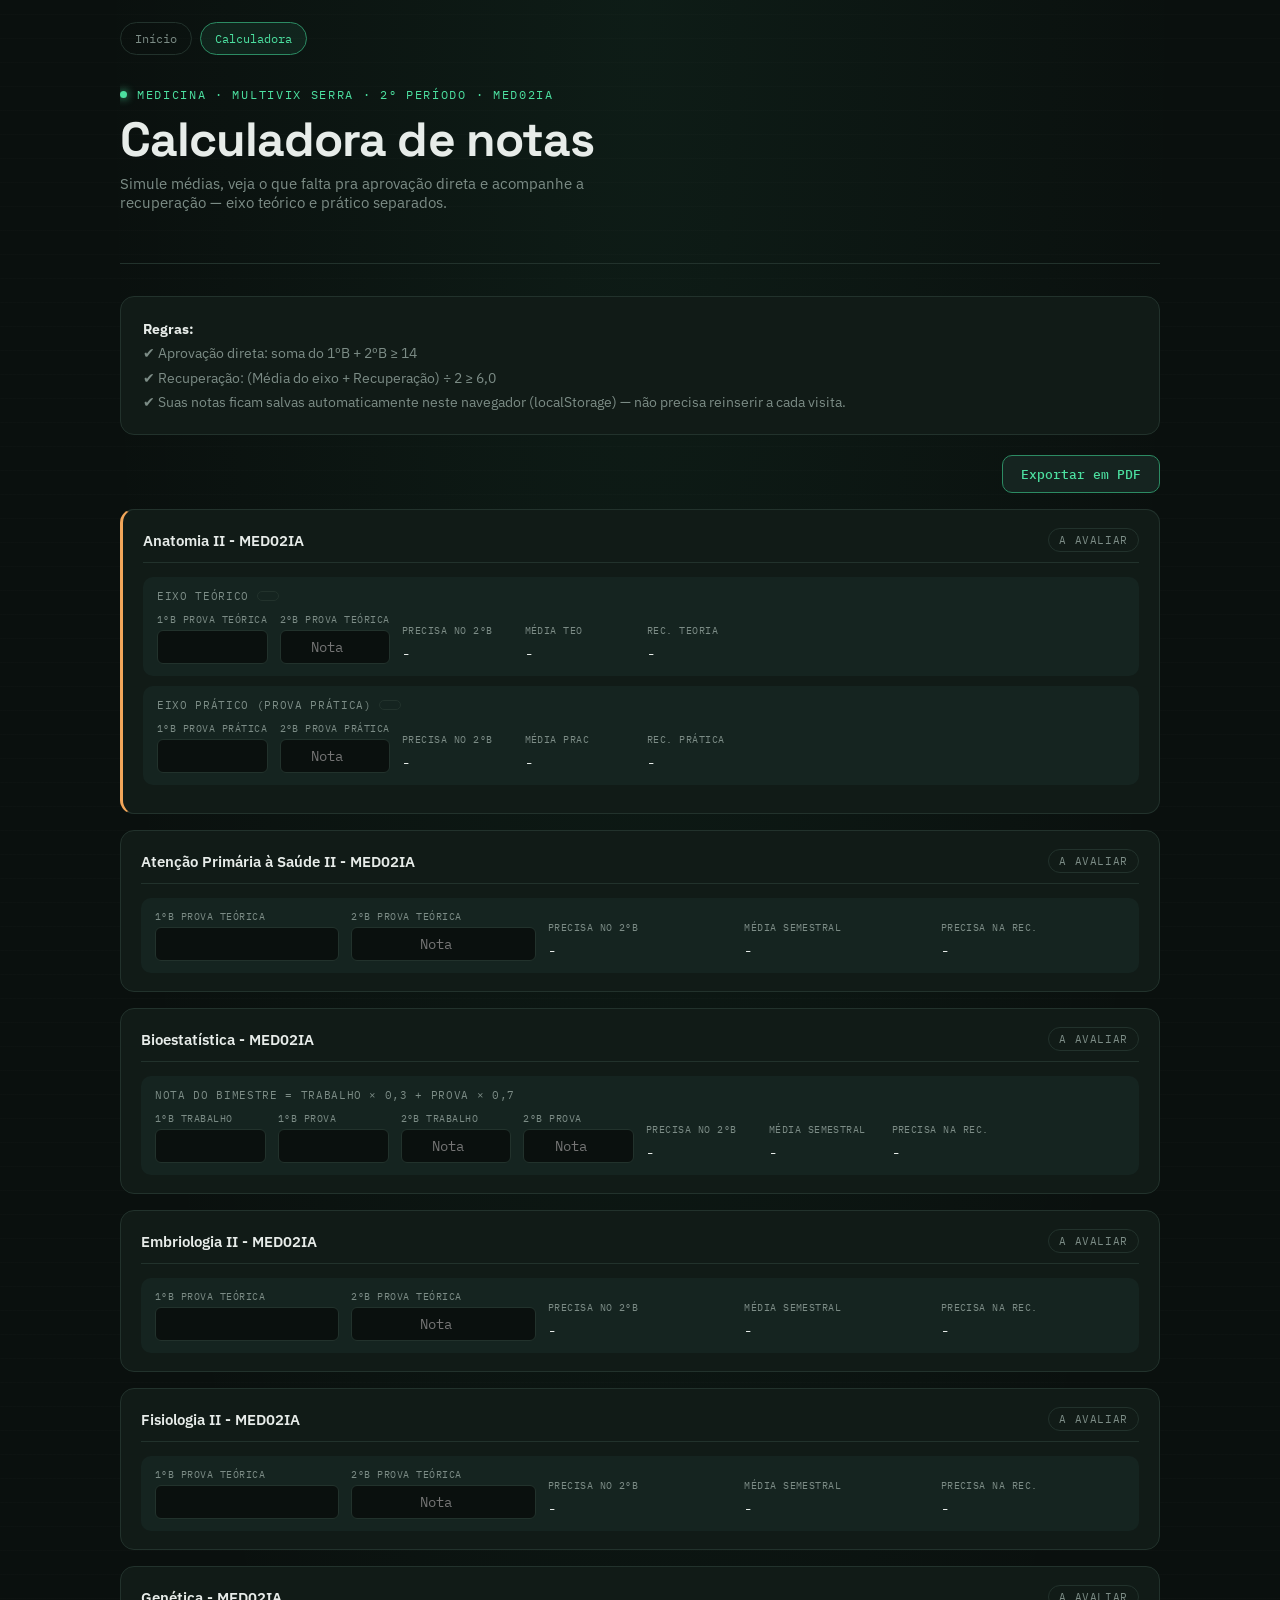
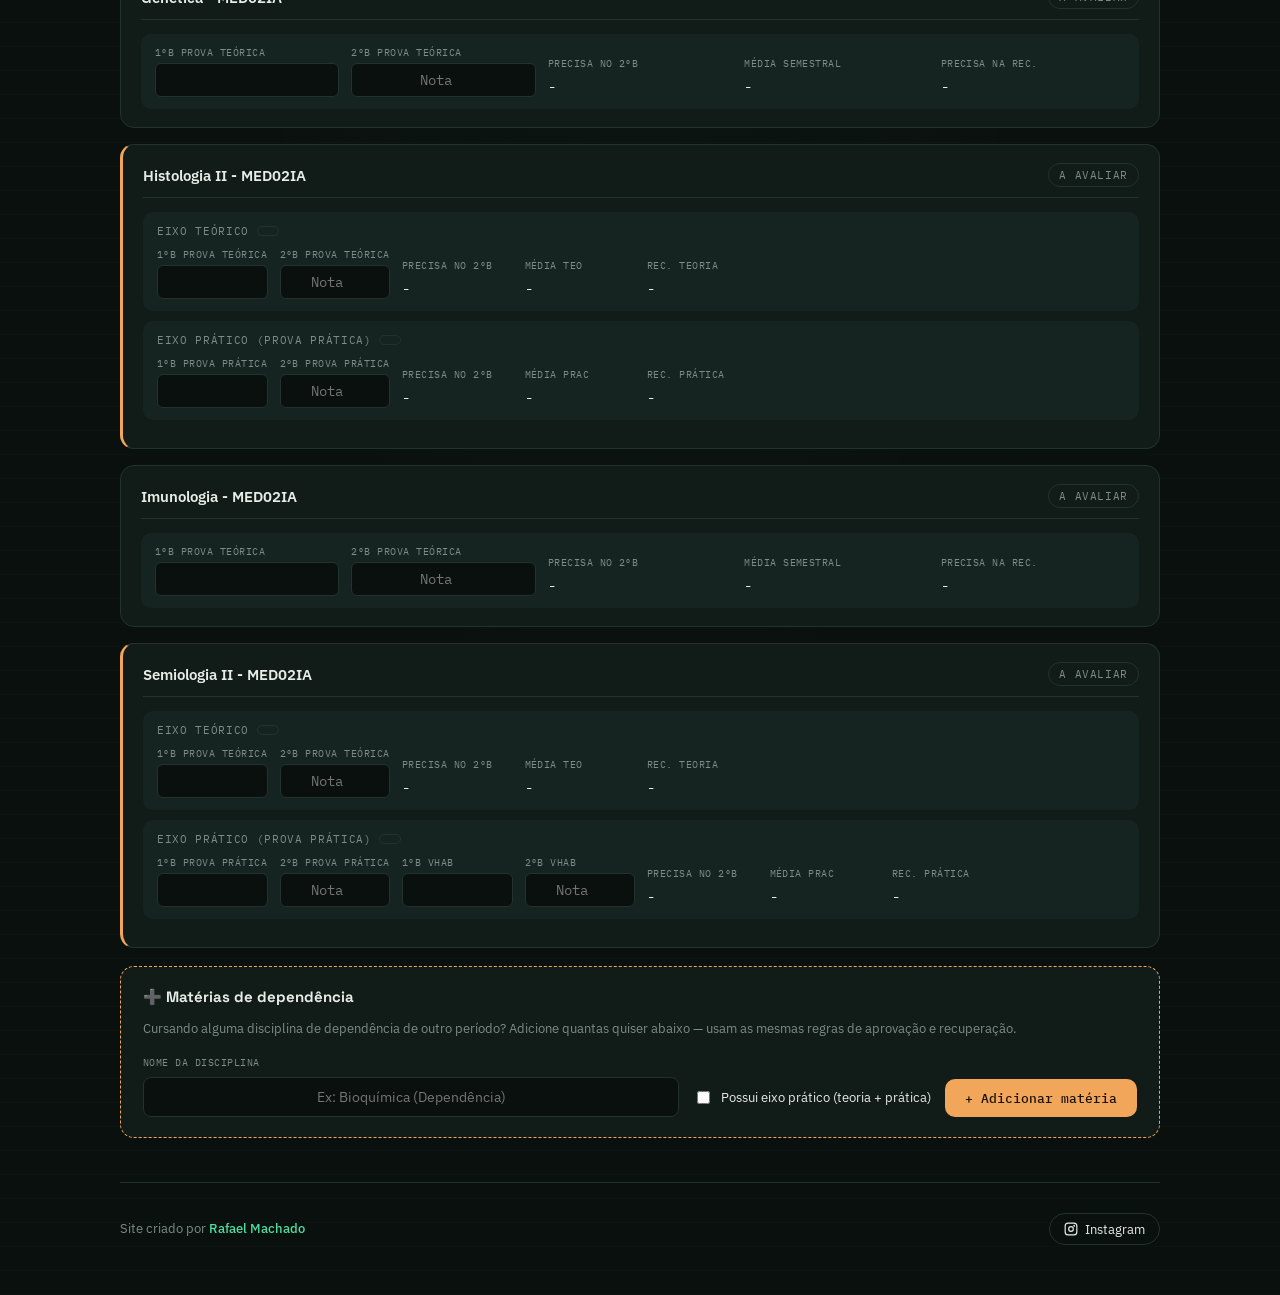
==== calculadora.html @ 6dbcb4a1 "Separa calculadora em página própria, links do Thea e navegação por grupo/dispensa - Move a calculad" ====
<!DOCTYPE html>
<html lang="pt-BR">
<head>
<meta charset="UTF-8">
<meta name="viewport" content="width=device-width, initial-scale=1.0">
<title>Calculadora de notas · Turma II</title>
<link rel="preconnect" href="https://fonts.googleapis.com">
<link rel="preconnect" href="https://fonts.gstatic.com" crossorigin>
<link href="https://fonts.googleapis.com/css2?family=Space+Grotesk:wght@400;500;600;700&family=IBM+Plex+Sans:wght@400;500;600&family=IBM+Plex+Mono:wght@400;500;600&display=swap" rel="stylesheet">
<link rel="stylesheet" href="style.css">
</head>
<body>

<div class="wrap">
  <nav class="site-nav">
    <a href="index.html">Início</a>
    <a href="calculadora.html" class="active">Calculadora</a>
  </nav>

  <header>
    <div class="eyebrow"><span class="dot"></span> MEDICINA · MULTIVIX SERRA · 2º PERÍODO · MED02IA</div>
    <h1 class="title" style="font-size:clamp(30px,6vw,48px);">Calculadora de notas</h1>
    <p class="subtitle">Simule médias, veja o que falta pra aprovação direta e acompanhe a recuperação — eixo teórico e prático separados.</p>
  </header>

  <section id="calculadora" style="padding-top:32px;">
    <div class="calc-rules-card">
      <strong>Regras:</strong><br>
      ✔ Aprovação direta: soma do 1ºB + 2ºB ≥ 14<br>
      ✔ Recuperação: (Média do eixo + Recuperação) ÷ 2 ≥ 6,0<br>
      ✔ Suas notas ficam salvas automaticamente neste navegador (localStorage) — não precisa reinserir a cada visita.
    </div>

    <div class="calc-toolbar">
      <button class="calc-export-btn" onclick="calcExportarPDF()">Exportar em PDF</button>
    </div>

    <div class="calc-subjects" id="calcSubjectsContainer"></div>

    <div class="calc-dep-card">
      <h3>➕ Matérias de dependência</h3>
      <p>Cursando alguma disciplina de dependência de outro período? Adicione quantas quiser abaixo — usam as mesmas regras de aprovação e recuperação.</p>
      <div class="calc-dep-form">
        <div class="calc-input-block">
          <label>Nome da disciplina</label>
          <input type="text" id="calcDepNameInput" placeholder="Ex: Bioquímica (Dependência)">
        </div>
        <label class="calc-dep-checkbox">
          <input type="checkbox" id="calcDepHasPratica">
          Possui eixo prático (teoria + prática)
        </label>
        <button class="calc-add-dep-btn" onclick="calcAddDependencia()">+ Adicionar matéria</button>
      </div>
    </div>

    <section class="calc-pdf-report" id="calcPdfReport">
      <div class="calc-pdf-header">
        <div>
          <span class="calc-pdf-kicker">MEDICINA · MULTIVIX</span>
          <h1>Relatório de Acompanhamento de Notas · Turma II</h1>
          <p>Calculadora de notas · MED02IA</p>
        </div>
        <div class="calc-pdf-rules">
          <strong>Regras</strong>
          <span>Aprovação direta: 14 pontos no semestre</span>
          <span>Recuperação: (Média + Rec) ÷ 2 ≥ 6,0</span>
        </div>
      </div>
      <table class="calc-pdf-table">
        <thead>
          <tr>
            <th>Disciplina</th>
            <th>Eixo</th>
            <th>1ºB</th>
            <th>2ºB</th>
            <th>Precisa no 2ºB</th>
            <th>Média</th>
            <th>Rec.</th>
            <th>Status</th>
          </tr>
        </thead>
        <tbody id="calcPdfReportBody"></tbody>
      </table>
      <div class="calc-pdf-footer">
        <span>Gerado pelo site da Turma II</span>
        <span>Desenvolvido por Rafael Machado ∴</span>
      </div>
    </section>
  </section>

  <footer>
    <div class="credit">Site criado por <a href="#" id="creditName">Rafael Machado</a></div>
    <a class="ig" id="igLink" href="#" target="_blank" rel="noopener">
      <svg width="14" height="14" viewBox="0 0 24 24" fill="none" stroke="currentColor" stroke-width="2"><rect x="2" y="2" width="20" height="20" rx="5"/><circle cx="12" cy="12" r="4"/><circle cx="17.5" cy="6.5" r="0.6" fill="currentColor"/></svg>
      Instagram
    </a>
  </footer>
</div>

<script src="data.js"></script>
<script src="calculator.js"></script>
<script>
document.getElementById("igLink").href = IG_URL;
document.getElementById("creditName").href = IG_URL;
</script>
</body>
</html>
---- style.css ----
:root{
  --monitor:#0A100E;
  --panel:#111B17;
  --panel-2:#152420;
  --trace:#4CE0A0;
  --trace-dim:#2C8B63;
  --amber:#F2A65A;
  --danger:#E0574C;
  --paper:#E7ECE9;
  --muted:#7C8C86;
  --hair:#22322C;
  --radius:14px;
}
*{box-sizing:border-box;}
html{scroll-behavior:smooth;}
body{
  margin:0;
  background:var(--monitor);
  color:var(--paper);
  font-family:'IBM Plex Sans', sans-serif;
  -webkit-font-smoothing:antialiased;
  background-image:
    radial-gradient(ellipse at top, rgba(76,224,160,0.06), transparent 60%),
    repeating-linear-gradient(0deg, rgba(255,255,255,0.012) 0px, rgba(255,255,255,0.012) 1px, transparent 1px, transparent 24px);
}
h1,h2,h3{font-family:'Space Grotesk', sans-serif; margin:0;}
.mono{font-family:'IBM Plex Mono', monospace;}
a{color:inherit;}
.wrap{max-width:1080px; margin:0 auto; padding:0 20px;}

/* ---------- NAV ---------- */
.site-nav{display:flex; gap:8px; padding:22px 0 0;}
.site-nav a{
  font-family:'IBM Plex Mono', monospace; font-size:12px; padding:8px 14px;
  border:1px solid var(--hair); border-radius:999px; text-decoration:none; color:var(--muted);
}
.site-nav a.active{color:var(--trace); border-color:var(--trace-dim); background:rgba(76,224,160,0.08);}
.site-nav a:hover{border-color:var(--trace);}

/* ---------- HEADER ---------- */
header{
  padding:32px 0 36px;
  border-bottom:1px solid var(--hair);
  position:relative;
  overflow:hidden;
}
.eyebrow{
  font-family:'IBM Plex Mono', monospace;
  font-size:12px;
  letter-spacing:.14em;
  color:var(--trace);
  text-transform:uppercase;
  display:flex;
  align-items:center;
  gap:10px;
}
.eyebrow .dot{
  width:7px; height:7px; border-radius:50%;
  background:var(--trace);
  box-shadow:0 0 8px var(--trace);
  animation:pulseDot 1.8s ease-in-out infinite;
}
@keyframes pulseDot{0%,100%{opacity:1} 50%{opacity:.25}}
h1.title{
  font-size:clamp(38px,7vw,64px);
  font-weight:700;
  letter-spacing:-0.02em;
  margin-top:14px;
  line-height:1;
}
.subtitle{
  color:var(--muted);
  font-size:15px;
  margin-top:10px;
  max-width:520px;
}
.ecg-line{
  width:100%; height:46px; margin-top:32px;
  display:block;
}
.ecg-line path{
  fill:none;
  stroke:var(--trace);
  stroke-width:1.6;
  stroke-linecap:round;
  stroke-linejoin:round;
  stroke-dasharray:1400;
  stroke-dashoffset:1400;
  animation:draw 2.4s ease-out forwards .2s;
}
@keyframes draw{to{stroke-dashoffset:0;}}
.now-chip{
  position:absolute; top:32px; right:20px;
  font-family:'IBM Plex Mono', monospace;
  font-size:12px;
  color:var(--amber);
  border:1px solid var(--hair);
  border-radius:999px;
  padding:6px 14px;
  background:rgba(242,166,90,0.06);
}
@media (max-width:640px){ .now-chip{position:static; display:inline-block; margin-top:18px;} }

/* ---------- SECTIONS ---------- */
section{padding:44px 0;}
.section-head{display:flex; align-items:baseline; justify-content:space-between; gap:16px; margin-bottom:20px; flex-wrap:wrap;}
.section-head h2{font-size:22px; letter-spacing:-0.01em;}
.section-head .tag{font-family:'IBM Plex Mono',monospace; font-size:11px; color:var(--muted); letter-spacing:.08em; text-transform:uppercase;}

/* ---------- PROFILE PANEL (grupos e dispensas) ---------- */
.profile-toggle-btn{
  font-family:'IBM Plex Mono',monospace; font-size:12.5px; font-weight:500;
  background:var(--panel-2); color:var(--amber); border:1px solid rgba(242,166,90,.35);
  padding:10px 16px; border-radius:10px; cursor:pointer;
}
.profile-toggle-btn:hover{border-color:var(--amber);}
.profile-panel{max-height:0; overflow:hidden; transition:max-height .25s ease;}
.profile-panel.open{max-height:2000px;}
.profile-panel-inner{background:var(--panel); border:1px solid var(--hair); border-radius:var(--radius); padding:20px 22px; margin-top:14px;}
.profile-section{margin-bottom:18px;}
.profile-section:last-child{margin-bottom:0;}
.profile-section h4{font-size:14px; margin-bottom:4px;}
.profile-section p{color:var(--muted); font-size:12.5px; margin-bottom:12px; line-height:1.6;}
.profile-grid{display:grid; grid-template-columns:repeat(auto-fill,minmax(220px,1fr)); gap:12px;}
.profile-field{display:flex; flex-direction:column; gap:5px;}
.profile-field label{font-family:'IBM Plex Mono',monospace; font-size:11px; color:var(--muted); text-transform:uppercase; letter-spacing:.05em;}
.profile-field select{background:var(--monitor); border:1px solid var(--hair); color:var(--paper); border-radius:8px; padding:8px 10px; font-size:13px;}
.profile-field select:focus{outline:none; border-color:var(--trace);}
.profile-checkbox-grid{display:grid; grid-template-columns:repeat(auto-fill,minmax(200px,1fr)); gap:10px;}
.profile-checkbox{display:flex; align-items:center; gap:8px; font-size:13px; color:var(--paper);}

/* ---------- HOJE STRIP ---------- */
.today-scroll{
  display:flex; gap:12px; overflow-x:auto; padding-bottom:8px;
  scrollbar-width:thin; scrollbar-color:var(--hair) transparent;
}
.today-scroll::-webkit-scrollbar{height:6px;}
.today-scroll::-webkit-scrollbar-thumb{background:var(--hair); border-radius:3px;}
.today-card{
  min-width:230px; flex:0 0 auto;
  background:var(--panel);
  border:1px solid var(--hair);
  border-radius:var(--radius);
  padding:16px 18px;
  position:relative;
}
.today-card.live{border-color:var(--trace); box-shadow:0 0 0 1px var(--trace-dim) inset;}
.today-card .time{font-family:'IBM Plex Mono',monospace; font-size:13px; color:var(--trace);}
.today-card .subj{font-weight:600; margin-top:6px; font-size:15px;}
.today-card .meta{font-size:12.5px; color:var(--muted); margin-top:4px; line-height:1.5;}
.live-badge{
  position:absolute; top:14px; right:14px;
  font-family:'IBM Plex Mono',monospace; font-size:10px; color:var(--amber);
  display:flex; align-items:center; gap:5px;
}
.live-badge .dot{width:5px;height:5px;border-radius:50%;background:var(--amber); animation:pulseDot 1.4s infinite;}
.empty-note{color:var(--muted); font-size:14px; font-style:italic;}

/* ---------- WEEK GRID ---------- */
.week-grid{display:grid; grid-template-columns:repeat(5,1fr); gap:12px;}
@media (max-width:900px){ .week-grid{grid-template-columns:1fr; } }
.day-col{background:var(--panel); border:1px solid var(--hair); border-radius:var(--radius); padding:14px; min-height:60px;}
.day-col.today{border-color:var(--trace);}
.day-col h3{font-size:13px; font-family:'IBM Plex Mono',monospace; letter-spacing:.08em; color:var(--muted); text-transform:uppercase; padding-bottom:10px; border-bottom:1px solid var(--hair); margin-bottom:10px;}
.day-col.today h3{color:var(--trace);}
.block{padding:9px 0; border-bottom:1px dashed var(--hair);}
.block:last-child{border-bottom:none;}
.block .time{font-family:'IBM Plex Mono',monospace; font-size:11.5px; color:var(--trace-dim);}
.block .subj{font-size:13.5px; font-weight:500; margin-top:2px;}
.block .meta{font-size:11.5px; color:var(--muted); margin-top:2px; line-height:1.5;}

/* ---------- DIVIDER ---------- */
.pulse-divider{width:100%; height:40px; margin:8px 0 0;}
.pulse-divider path{fill:none; stroke:var(--hair); stroke-width:1.5;}
.pulse-divider path.beat{stroke:var(--trace-dim);}

/* ---------- SUBJECT CARDS ---------- */
.subject-grid{display:grid; grid-template-columns:repeat(auto-fill,minmax(260px,1fr)); gap:14px;}
.subject-card{
  background:var(--panel);
  border:1px solid var(--hair);
  border-radius:var(--radius);
  padding:20px;
  display:flex; flex-direction:column; gap:12px;
}
.subject-card h3{font-size:17px;}
.subject-card .folder-link{
  font-family:'IBM Plex Mono',monospace; font-size:11px; color:var(--trace); text-decoration:none;
  letter-spacing:.04em; background:none; border:none; padding:0; cursor:pointer; text-align:left;
}
.subject-card .folder-link:hover{text-decoration:underline;}
.pill-row{display:flex; flex-wrap:wrap; gap:7px;}
.pill{
  font-size:12px; padding:6px 11px; border-radius:999px;
  border:1px solid var(--hair); color:var(--paper); text-decoration:none;
  background:var(--panel-2);
  transition:border-color .15s;
  cursor:pointer;
}
.pill:hover{border-color:var(--trace);}
.pill.disabled{color:var(--muted); border-style:dashed; cursor:default; pointer-events:none;}

/* ---------- DRIVE MODAL (navegador de pastas embutido) ---------- */
.drive-modal{display:none; position:fixed; inset:0; background:rgba(4,8,6,.72); z-index:100; align-items:center; justify-content:center; padding:20px;}
.drive-modal.open{display:flex;}
.drive-modal-box{background:var(--panel); border:1px solid var(--hair); border-radius:var(--radius); width:100%; max-width:560px; max-height:80vh; display:flex; flex-direction:column; overflow:hidden;}
.drive-modal-header{display:flex; justify-content:space-between; align-items:center; padding:16px 18px; border-bottom:1px solid var(--hair);}
.drive-modal-header h3{font-size:15px;}
.drive-close-btn{background:none; border:none; color:var(--muted); font-size:20px; line-height:1; cursor:pointer; padding:4px;}
.drive-close-btn:hover{color:var(--paper);}
.drive-breadcrumb{padding:10px 18px; font-family:'IBM Plex Mono',monospace; font-size:11px; color:var(--muted); border-bottom:1px solid var(--hair); overflow-x:auto; white-space:nowrap;}
.drive-crumb{cursor:pointer;}
.drive-crumb:hover{color:var(--trace);}
.drive-crumb-sep{margin:0 6px; color:var(--hair);}
.drive-file-list{overflow-y:auto; padding:8px;}
.drive-item{display:flex; align-items:center; gap:10px; padding:10px 12px; border-radius:8px; cursor:pointer; font-size:13.5px;}
.drive-item:hover{background:var(--panel-2);}
.drive-icon{font-size:15px;}
.drive-name{flex:1; overflow:hidden; text-overflow:ellipsis; white-space:nowrap;}
.drive-arrow, .drive-download{font-family:'IBM Plex Mono',monospace; font-size:11px; color:var(--muted);}
.drive-folder:hover .drive-arrow{color:var(--trace);}
.drive-file:hover .drive-download{color:var(--trace);}
.drive-loading, .drive-empty, .drive-error{padding:20px; color:var(--muted); font-size:13px; text-align:center;}
.drive-error a{color:var(--trace);}

/* ---------- CALCULADORA ---------- */
.calc-rules-card{
  background:var(--panel); border:1px solid var(--hair); border-radius:var(--radius);
  padding:20px 22px; margin-bottom:20px; font-size:13.5px; color:var(--muted); line-height:1.8;
}
.calc-rules-card strong{color:var(--paper);}
.calc-toolbar{display:flex; justify-content:flex-end; margin-bottom:16px;}
.calc-export-btn{
  font-family:'IBM Plex Mono',monospace; font-size:12.5px; font-weight:500;
  background:var(--panel-2); color:var(--trace); border:1px solid var(--trace-dim);
  padding:10px 18px; border-radius:10px; cursor:pointer;
}
.calc-export-btn:hover{border-color:var(--trace);}

.calc-subjects{display:flex; flex-direction:column; gap:16px;}
.calc-subject-card{background:var(--panel); border:1px solid var(--hair); border-radius:var(--radius); padding:18px 20px;}
.calc-subject-card.has-pratica{border-left:3px solid var(--amber);}
.calc-subject-header{display:flex; justify-content:space-between; align-items:center; flex-wrap:wrap; gap:8px; margin-bottom:14px; padding-bottom:10px; border-bottom:1px solid var(--hair);}
.calc-subject-title-group{display:flex; align-items:center; gap:8px; flex-wrap:wrap;}
.calc-subject-title{font-size:14.5px; font-weight:600;}
.calc-subject-actions{display:flex; align-items:center; gap:8px;}
.calc-dep-badge{
  font-family:'IBM Plex Mono',monospace; font-size:10px; text-transform:uppercase; letter-spacing:.06em;
  color:var(--amber); border:1px solid rgba(242,166,90,.35); padding:3px 8px; border-radius:999px;
}
.calc-remove-btn{
  font-family:'IBM Plex Mono',monospace; font-size:11px; color:var(--danger);
  background:rgba(224,87,76,0.08); border:1px solid rgba(224,87,76,0.35);
  padding:5px 10px; border-radius:8px; cursor:pointer;
}
.calc-remove-btn:hover{background:rgba(224,87,76,0.16);}
.calc-status-badge{
  font-family:'IBM Plex Mono',monospace; font-size:10.5px; text-transform:uppercase; letter-spacing:.06em;
  padding:4px 10px; border-radius:999px; border:1px solid var(--hair); color:var(--muted);
}
.calc-status-badge.status-aprovado{color:var(--trace); border-color:var(--trace-dim); background:rgba(76,224,160,0.08);}
.calc-status-badge.status-recuperacao{color:var(--amber); border-color:rgba(242,166,90,.35); background:rgba(242,166,90,0.08);}
.calc-status-badge.status-reprovado{color:var(--danger); border-color:rgba(224,87,76,.4); background:rgba(224,87,76,0.08);}

.calc-track-row{
  background:var(--panel-2); border-radius:10px; padding:12px 14px;
  display:grid; grid-template-columns:repeat(auto-fit,minmax(110px,1fr)); gap:12px; align-items:end;
  margin-top:10px;
}
.calc-track-label{
  grid-column:1/-1; font-family:'IBM Plex Mono',monospace; font-size:11px; text-transform:uppercase;
  letter-spacing:.06em; color:var(--muted); display:flex; align-items:center; gap:8px; margin-bottom:-2px;
}
.calc-input-block, .calc-result-block{display:flex; flex-direction:column; gap:4px;}
.calc-input-block label, .calc-result-block span{
  font-family:'IBM Plex Mono',monospace; font-size:9.5px; text-transform:uppercase; letter-spacing:.05em; color:var(--muted);
}
.calc-input-block input{
  background:var(--monitor); border:1px solid var(--hair); color:var(--paper); border-radius:6px;
  padding:7px; font-size:13.5px; text-align:center; font-family:'IBM Plex Mono',monospace;
}
.calc-input-block input:focus{outline:none; border-color:var(--trace);}
.calc-result-value{font-family:'IBM Plex Mono',monospace; font-size:13.5px; font-weight:600;}
.calc-final-score{margin-top:10px; font-size:12px; color:var(--muted); text-align:right;}
.calc-final-score strong{color:var(--paper);}

.calc-dep-card{background:var(--panel); border:1px dashed var(--amber); border-radius:var(--radius); padding:20px 22px; margin-top:18px;}
.calc-dep-card h3{font-size:15px; margin-bottom:6px;}
.calc-dep-card > p{color:var(--muted); font-size:13px; margin-bottom:16px; line-height:1.6;}
.calc-dep-form{display:flex; flex-wrap:wrap; gap:14px; align-items:flex-end;}
.calc-dep-form .calc-input-block{flex:1; min-width:220px;}
.calc-dep-form .calc-input-block label{margin-bottom:4px;}
.calc-dep-form input[type="text"]{
  width:100%; background:var(--monitor); border:1px solid var(--hair); color:var(--paper);
  border-radius:8px; padding:10px 12px; font-size:13.5px; font-family:'IBM Plex Sans',sans-serif;
}
.calc-dep-form input[type="text"]:focus{outline:none; border-color:var(--trace);}
.calc-dep-checkbox{display:flex; align-items:center; gap:8px; font-size:12.5px; color:var(--paper); padding-bottom:10px;}
.calc-add-dep-btn{
  font-family:'IBM Plex Mono',monospace; font-size:12.5px; font-weight:500;
  background:var(--amber); color:#1A1207; border:none; padding:11px 20px; border-radius:10px;
  cursor:pointer; white-space:nowrap;
}
.calc-add-dep-btn:hover{filter:brightness(0.94);}

.calc-pdf-report{display:none;}

@media print{
  @page{ size:A4 landscape; margin:16mm; }
  *{ -webkit-print-color-adjust:exact !important; print-color-adjust:exact !important; }
  body{ background:#fff; color:#111827; }
  header, .site-nav, .now-chip, .ecg-line, #hoje, #semana, .pulse-divider, #materias, .calc-rules-card, .calc-toolbar, .calc-subjects, .calc-dep-card, footer{
    display:none !important;
  }
  .wrap{max-width:100%; padding:0;}
  .calc-pdf-report{display:block !important; width:100%;}
  .calc-pdf-header{
    display:flex; justify-content:space-between; align-items:flex-start; gap:18px;
    padding:12px 14px; margin-bottom:10px; border:1px solid #d7dde5; border-radius:10px; background:#f8fafc;
  }
  .calc-pdf-kicker{font-size:9px; font-weight:800; letter-spacing:1.6px; color:#0a58ca;}
  .calc-pdf-header h1{font-size:18px; margin:3px 0 2px; color:#111827;}
  .calc-pdf-header p{font-size:10px; color:#6b7280; margin:0;}
  .calc-pdf-rules{
    min-width:245px; display:grid; gap:2px; font-size:9.5px; color:#374151; background:#fff;
    border:1px solid #e5e7eb; border-radius:8px; padding:8px 10px;
  }
  .calc-pdf-rules strong{color:#111827; font-size:10px;}
  .calc-pdf-table{width:100%; border-collapse:collapse; table-layout:fixed; font-size:9.2px; background:#fff;}
  .calc-pdf-table th{
    background:#0a58ca; color:#fff; text-align:left; padding:6px 6px; border:1px solid #0a58ca;
    font-size:8.8px; text-transform:uppercase; letter-spacing:.3px;
  }
  .calc-pdf-table td{border:1px solid #d7dde5; padding:5px 6px; vertical-align:middle; color:#111827; line-height:1.2;}
  .calc-pdf-table th:nth-child(1), .calc-pdf-table td:nth-child(1){width:28%;}
  .calc-pdf-table th:nth-child(2), .calc-pdf-table td:nth-child(2){width:10%;}
  .calc-pdf-table th:nth-child(3), .calc-pdf-table td:nth-child(3),
  .calc-pdf-table th:nth-child(4), .calc-pdf-table td:nth-child(4),
  .calc-pdf-table th:nth-child(5), .calc-pdf-table td:nth-child(5),
  .calc-pdf-table th:nth-child(6), .calc-pdf-table td:nth-child(6),
  .calc-pdf-table th:nth-child(7), .calc-pdf-table td:nth-child(7){width:9%; text-align:center;}
  .calc-pdf-table th:nth-child(8), .calc-pdf-table td:nth-child(8){width:17%; text-align:center;}
  .calc-pdf-table tr:nth-child(even) td{background:#f9fafb;}
  .calc-pdf-status{
    display:inline-block; padding:3px 6px; border-radius:999px; font-weight:800; font-size:8.5px;
    border:1px solid #cbd5e1; background:#fff; color:#334155;
  }
  .calc-pdf-status.aprovado{color:#166534; background:#dcfce7; border-color:#86efac;}
  .calc-pdf-status.recuperacao{color:#854d0e; background:#fef3c7; border-color:#fde68a;}
  .calc-pdf-status.reprovado{color:#991b1b; background:#fee2e2; border-color:#fecaca;}
  .calc-pdf-footer{
    display:flex; justify-content:space-between; align-items:center; margin-top:8px; padding-top:6px;
    border-top:1px solid #d7dde5; font-size:9px; color:#6b7280;
  }
}

/* ---------- FOOTER ---------- */
footer{
  border-top:1px solid var(--hair);
  padding:30px 0 50px;
  display:flex; align-items:center; justify-content:space-between; gap:16px; flex-wrap:wrap;
}
footer .credit{font-size:13px; color:var(--muted);}
footer .credit a{color:var(--trace); text-decoration:none; font-weight:500;}
footer .credit a:hover{text-decoration:underline;}
footer .ig{
  display:inline-flex; align-items:center; gap:7px;
  border:1px solid var(--hair); border-radius:999px; padding:7px 14px;
  text-decoration:none; font-size:12.5px; color:var(--paper);
}
footer .ig:hover{border-color:var(--trace);}
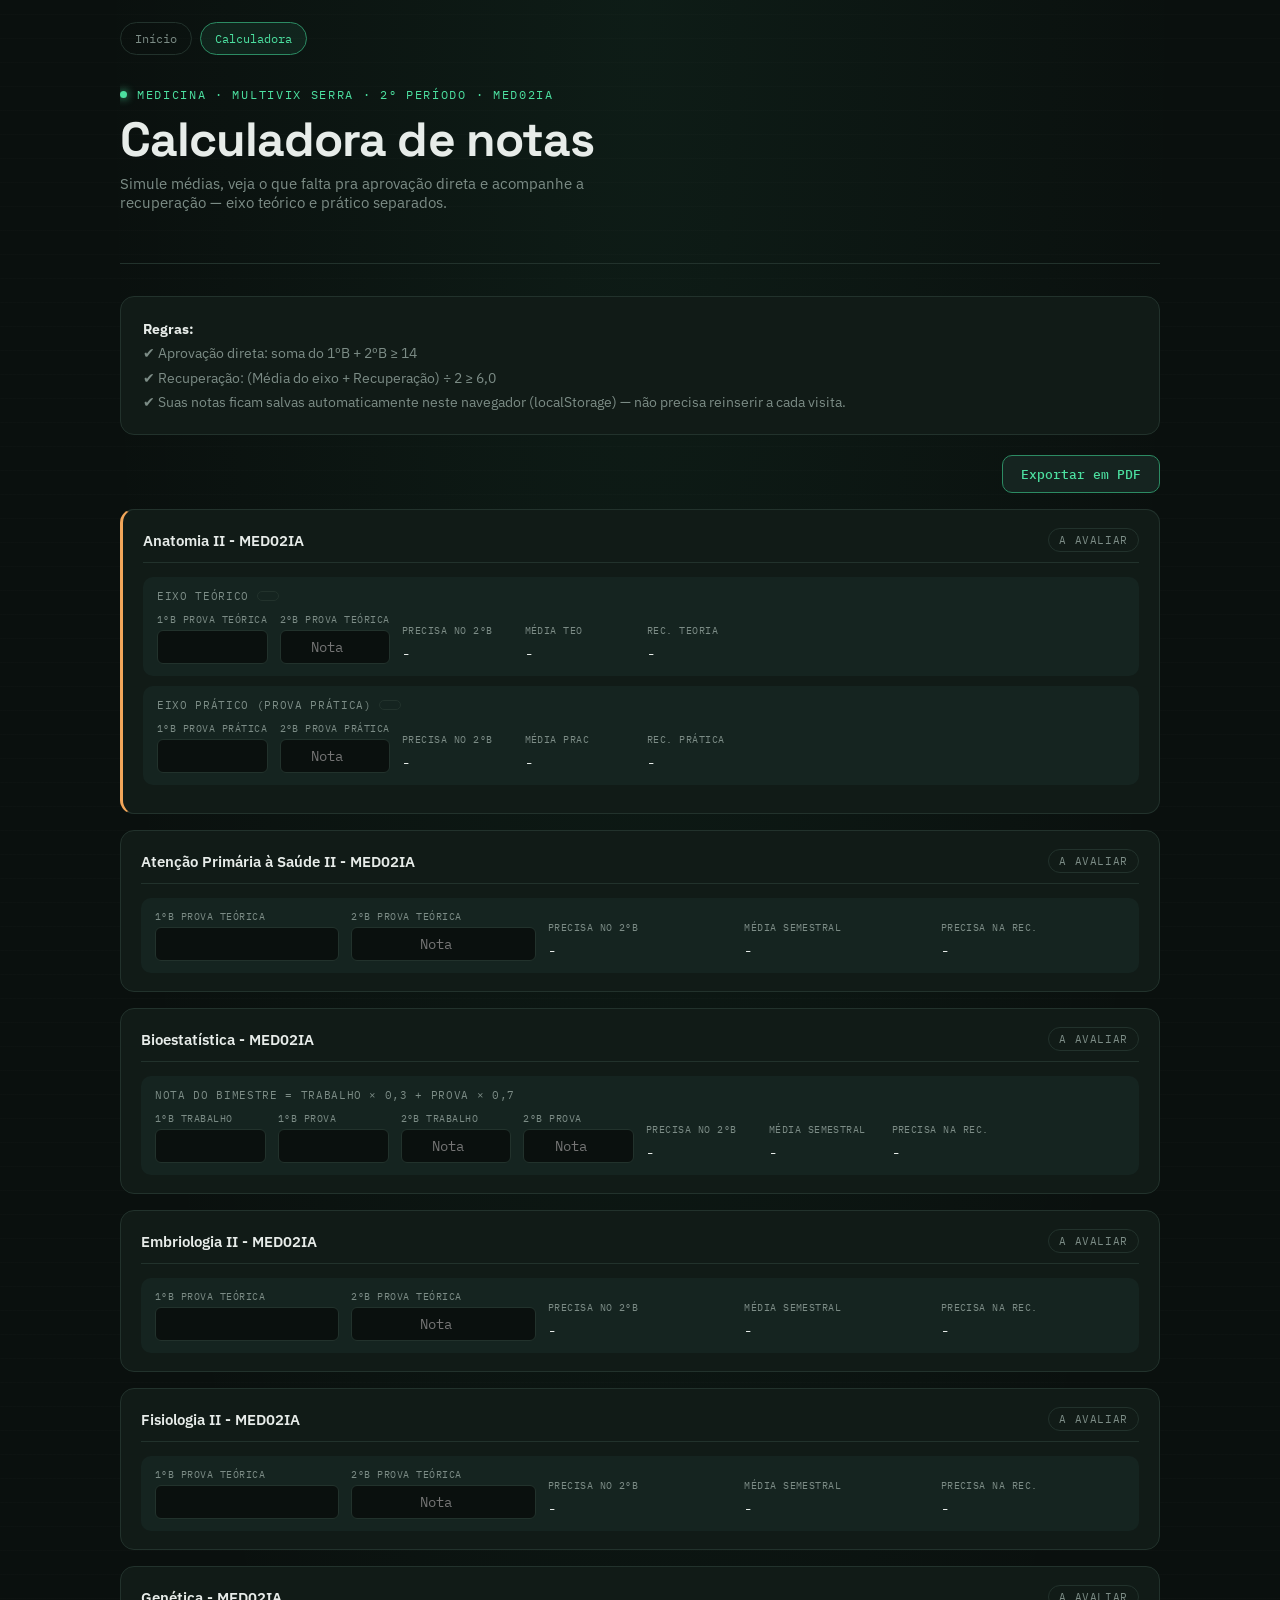
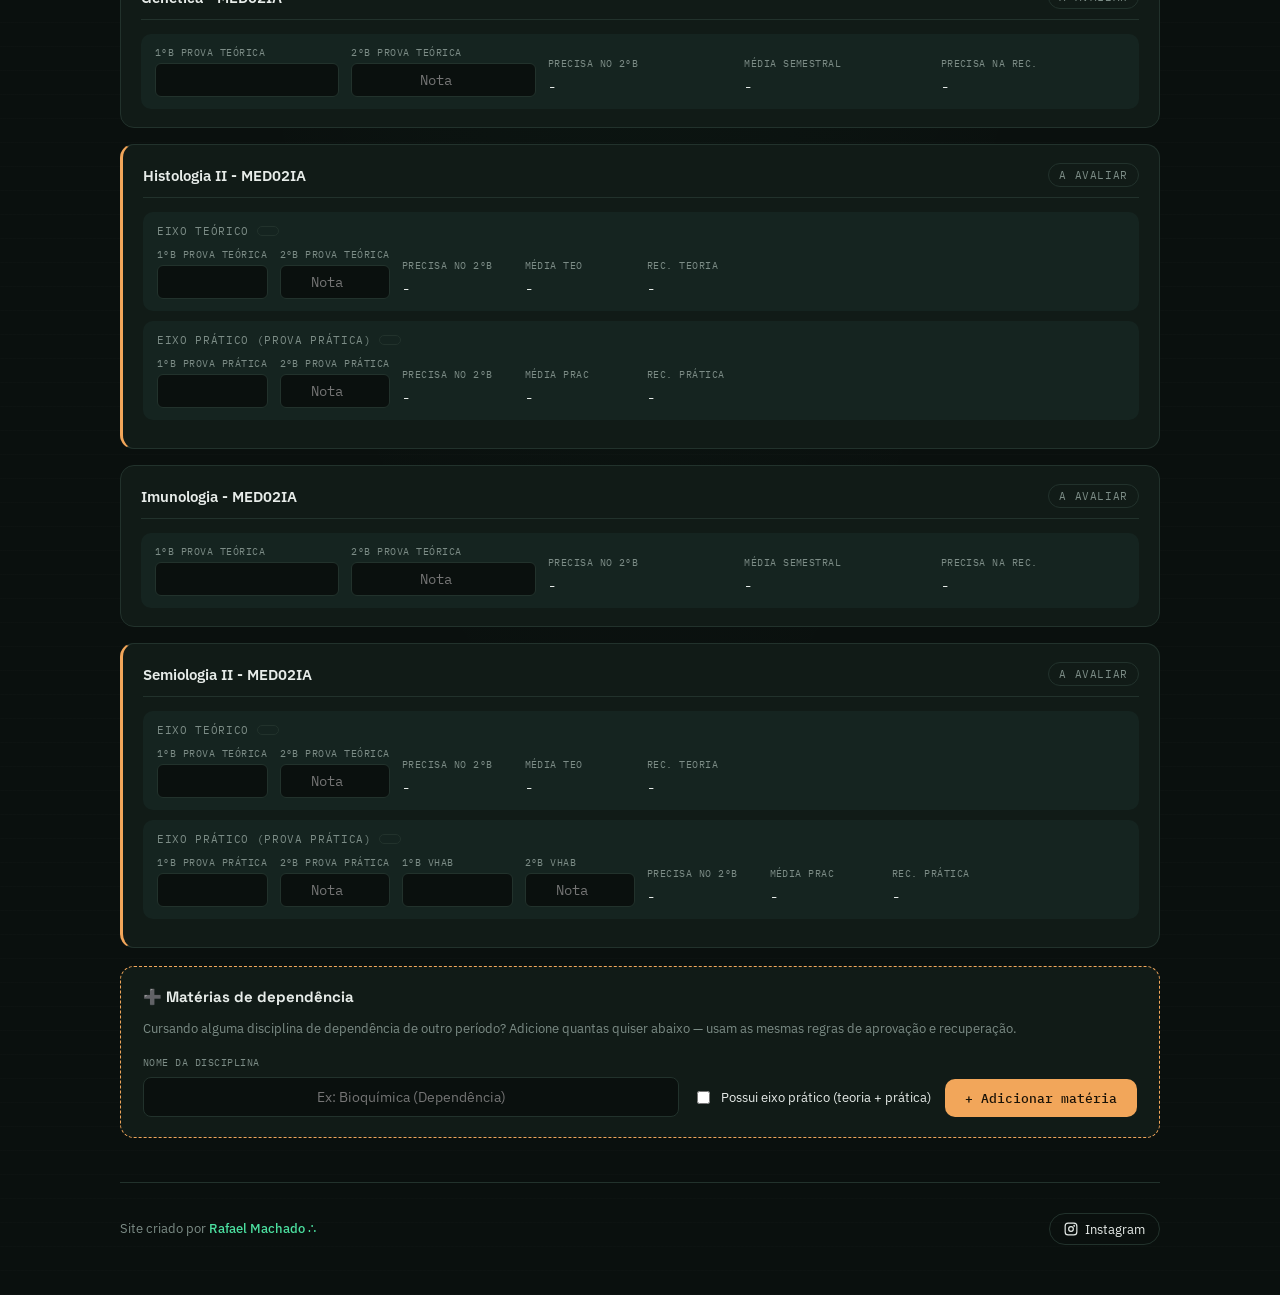
==== commit 1614f307: "Adiciona link do Instagram e ajusta assinatura do rodapé Co-Authored-By: Claude Sonnet 5 <noreply@an" ====
--- a/calculadora.html
+++ b/calculadora.html
@@ -3,7 +3,8 @@
 <head>
 <meta charset="UTF-8">
 <meta name="viewport" content="width=device-width, initial-scale=1.0">
-<title>Calculadora de notas · Turma II</title>
+<title>Calculadora de notas · Turma III</title>
+<link rel="icon" type="image/svg+xml" href="favicon.svg">
 <link rel="preconnect" href="https://fonts.googleapis.com">
 <link rel="preconnect" href="https://fonts.gstatic.com" crossorigin>
 <link href="https://fonts.googleapis.com/css2?family=Space+Grotesk:wght@400;500;600;700&family=IBM+Plex+Sans:wght@400;500;600&family=IBM+Plex+Mono:wght@400;500;600&display=swap" rel="stylesheet">
@@ -57,7 +58,7 @@
       <div class="calc-pdf-header">
         <div>
           <span class="calc-pdf-kicker">MEDICINA · MULTIVIX</span>
-          <h1>Relatório de Acompanhamento de Notas · Turma II</h1>
+          <h1>Relatório de Acompanhamento de Notas · Turma III</h1>
           <p>Calculadora de notas · MED02IA</p>
         </div>
         <div class="calc-pdf-rules">
@@ -82,14 +83,14 @@
         <tbody id="calcPdfReportBody"></tbody>
       </table>
       <div class="calc-pdf-footer">
-        <span>Gerado pelo site da Turma II</span>
+        <span>Gerado pelo site da Turma III</span>
         <span>Desenvolvido por Rafael Machado ∴</span>
       </div>
     </section>
   </section>
 
   <footer>
-    <div class="credit">Site criado por <a href="#" id="creditName">Rafael Machado</a></div>
+    <div class="credit">Site criado por <a href="#" id="creditName">Rafael Machado ∴</a></div>
     <a class="ig" id="igLink" href="#" target="_blank" rel="noopener">
       <svg width="14" height="14" viewBox="0 0 24 24" fill="none" stroke="currentColor" stroke-width="2"><rect x="2" y="2" width="20" height="20" rx="5"/><circle cx="12" cy="12" r="4"/><circle cx="17.5" cy="6.5" r="0.6" fill="currentColor"/></svg>
       Instagram
--- a/style.css
+++ b/style.css
@@ -6,6 +6,7 @@
   --trace-dim:#2C8B63;
   --amber:#F2A65A;
   --danger:#E0574C;
+  --heart-red:#E4032E;
   --paper:#E7ECE9;
   --muted:#7C8C86;
   --hair:#22322C;
@@ -61,6 +62,34 @@
   animation:pulseDot 1.8s ease-in-out infinite;
 }
 @keyframes pulseDot{0%,100%{opacity:1} 50%{opacity:.25}}
+.heartbeat{
+  display:inline-block;
+  color:var(--heart-red);
+  animation: heartbeat 1.15s ease-in-out infinite;
+  transform-origin:center;
+}
+.heartbeat svg{display:block;}
+@keyframes heartbeat{
+  0%, 100%{transform:scale(1);}
+  15%{transform:scale(1.28);}
+  30%{transform:scale(1);}
+  45%{transform:scale(1.18);}
+  60%{transform:scale(1);}
+}
+
+.manifesto{
+  margin-top:22px;
+  padding:16px 20px;
+  background:var(--panel);
+  border:1px solid var(--hair);
+  border-left:3px solid var(--heart-red);
+  border-radius:10px;
+  color:var(--muted);
+  font-size:13.5px;
+  line-height:1.7;
+  max-width:640px;
+}
+.manifesto strong{color:var(--paper);}
 h1.title{
   font-size:clamp(38px,7vw,64px);
   font-weight:700;
@@ -199,6 +228,32 @@
 }
 .pill:hover{border-color:var(--trace);}
 .pill.disabled{color:var(--muted); border-style:dashed; cursor:default; pointer-events:none;}
+
+/* ---------- CALENDÁRIO DE PROVAS ---------- */
+.exams-filter{display:flex; flex-wrap:wrap; gap:8px; margin-bottom:16px;}
+.exams-filter button{
+  font-family:'IBM Plex Mono',monospace; font-size:11.5px; padding:7px 13px;
+  border:1px solid var(--hair); border-radius:999px; background:var(--panel-2); color:var(--muted); cursor:pointer;
+}
+.exams-filter button.active{color:var(--trace); border-color:var(--trace-dim); background:rgba(76,224,160,0.08);}
+.exams-filter button:hover{border-color:var(--trace);}
+.exams-table-wrap{overflow-x:auto; border:1px solid var(--hair); border-radius:var(--radius);}
+.exams-table{width:100%; border-collapse:collapse; font-size:13px; min-width:560px;}
+.exams-table th{
+  text-align:left; font-family:'IBM Plex Mono',monospace; font-size:10.5px; text-transform:uppercase;
+  letter-spacing:.06em; color:var(--muted); padding:12px 14px; border-bottom:1px solid var(--hair); background:var(--panel);
+}
+.exams-table td{padding:11px 14px; border-bottom:1px solid var(--hair); color:var(--paper);}
+.exams-table tr:last-child td{border-bottom:none;}
+.exams-table tr:hover td{background:var(--panel-2);}
+.exams-table .exam-date{font-family:'IBM Plex Mono',monospace; color:var(--trace); white-space:nowrap;}
+.exams-table .exam-fase{
+  font-family:'IBM Plex Mono',monospace; font-size:10.5px; text-transform:uppercase; letter-spacing:.05em;
+  padding:3px 9px; border-radius:999px; border:1px solid var(--hair); color:var(--muted); white-space:nowrap;
+}
+.exams-table .exam-fase.bimestre{color:var(--trace); border-color:var(--trace-dim);}
+.exams-table .exam-fase.substitutiva{color:var(--amber); border-color:rgba(242,166,90,.35);}
+.exams-table .exam-fase.final{color:var(--danger); border-color:rgba(224,87,76,.4);}
 
 /* ---------- DRIVE MODAL (navegador de pastas embutido) ---------- */
 .drive-modal{display:none; position:fixed; inset:0; background:rgba(4,8,6,.72); z-index:100; align-items:center; justify-content:center; padding:20px;}
@@ -309,7 +364,7 @@
   @page{ size:A4 landscape; margin:16mm; }
   *{ -webkit-print-color-adjust:exact !important; print-color-adjust:exact !important; }
   body{ background:#fff; color:#111827; }
-  header, .site-nav, .now-chip, .ecg-line, #hoje, #semana, .pulse-divider, #materias, .calc-rules-card, .calc-toolbar, .calc-subjects, .calc-dep-card, footer{
+  header, .site-nav, .now-chip, .ecg-line, #hoje, #semana, .pulse-divider, #materias, #provas, .calc-rules-card, .calc-toolbar, .calc-subjects, .calc-dep-card, footer{
     display:none !important;
   }
   .wrap{max-width:100%; padding:0;}
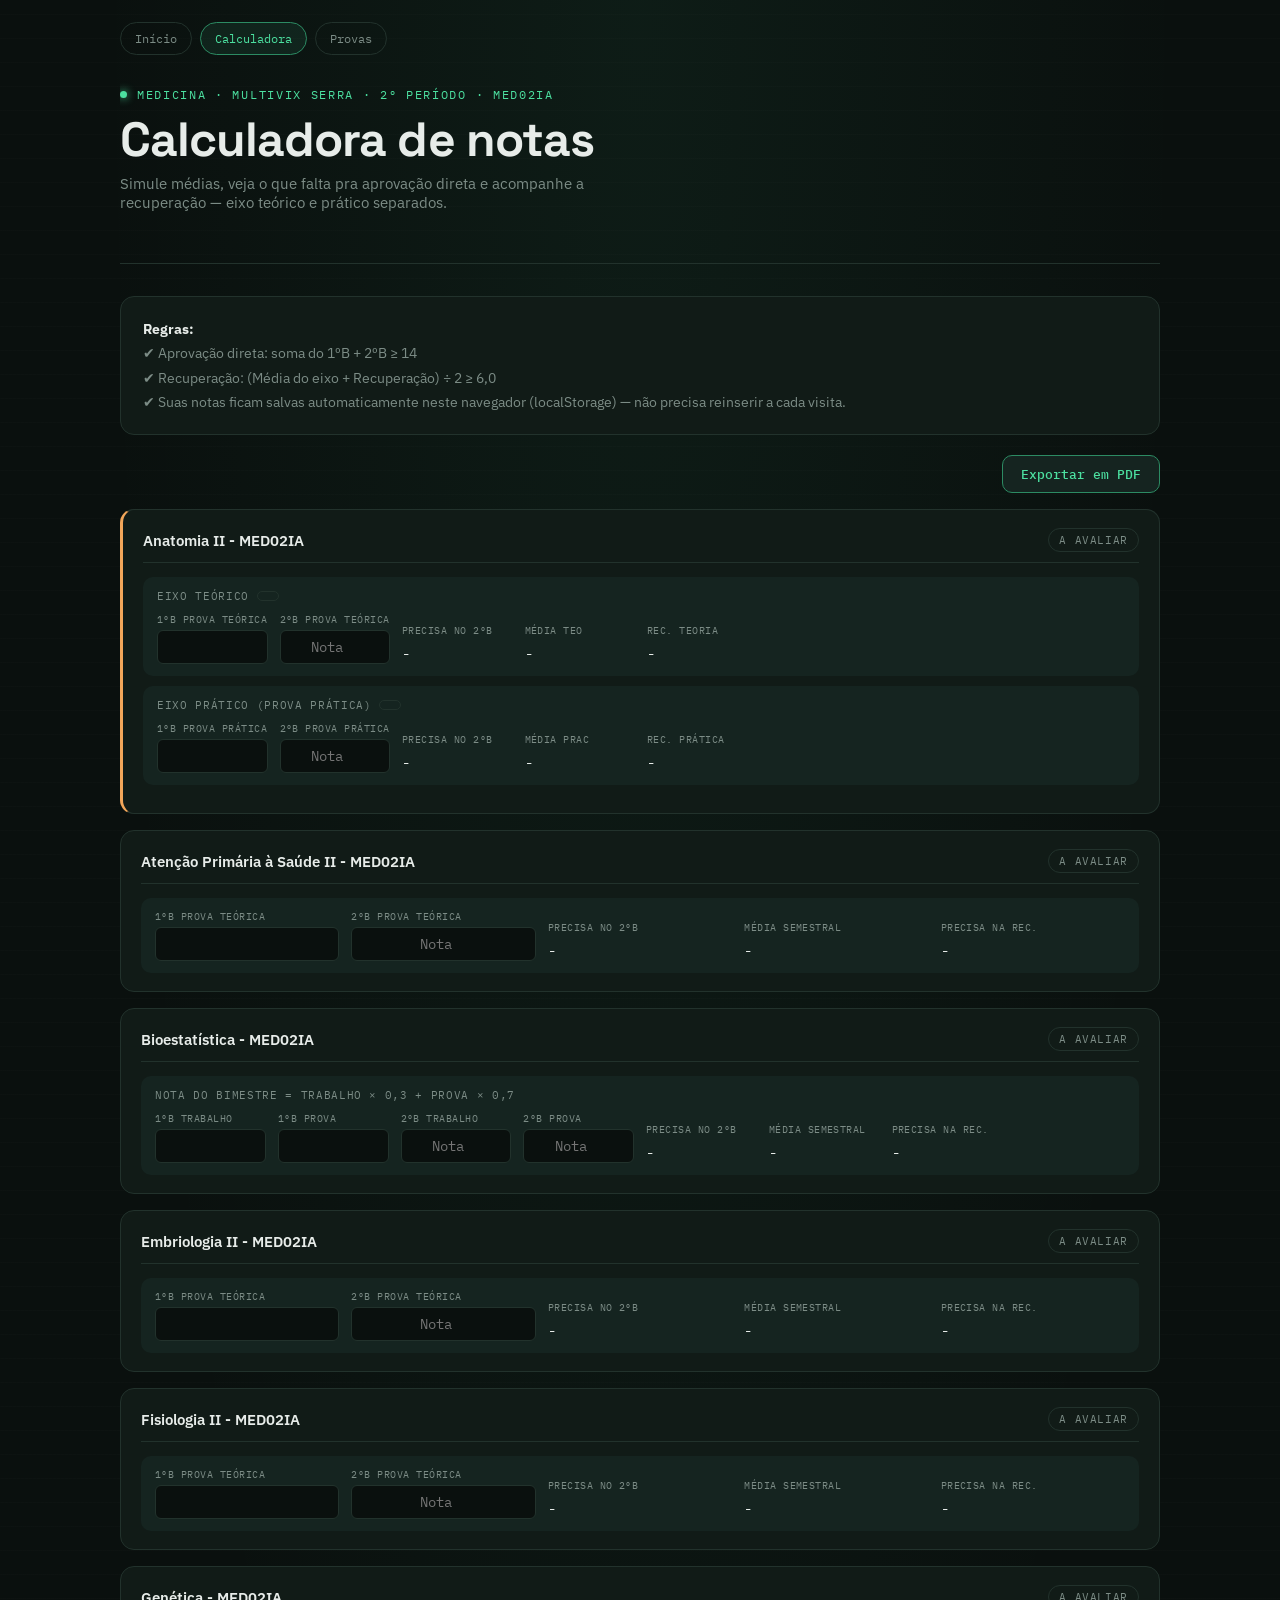
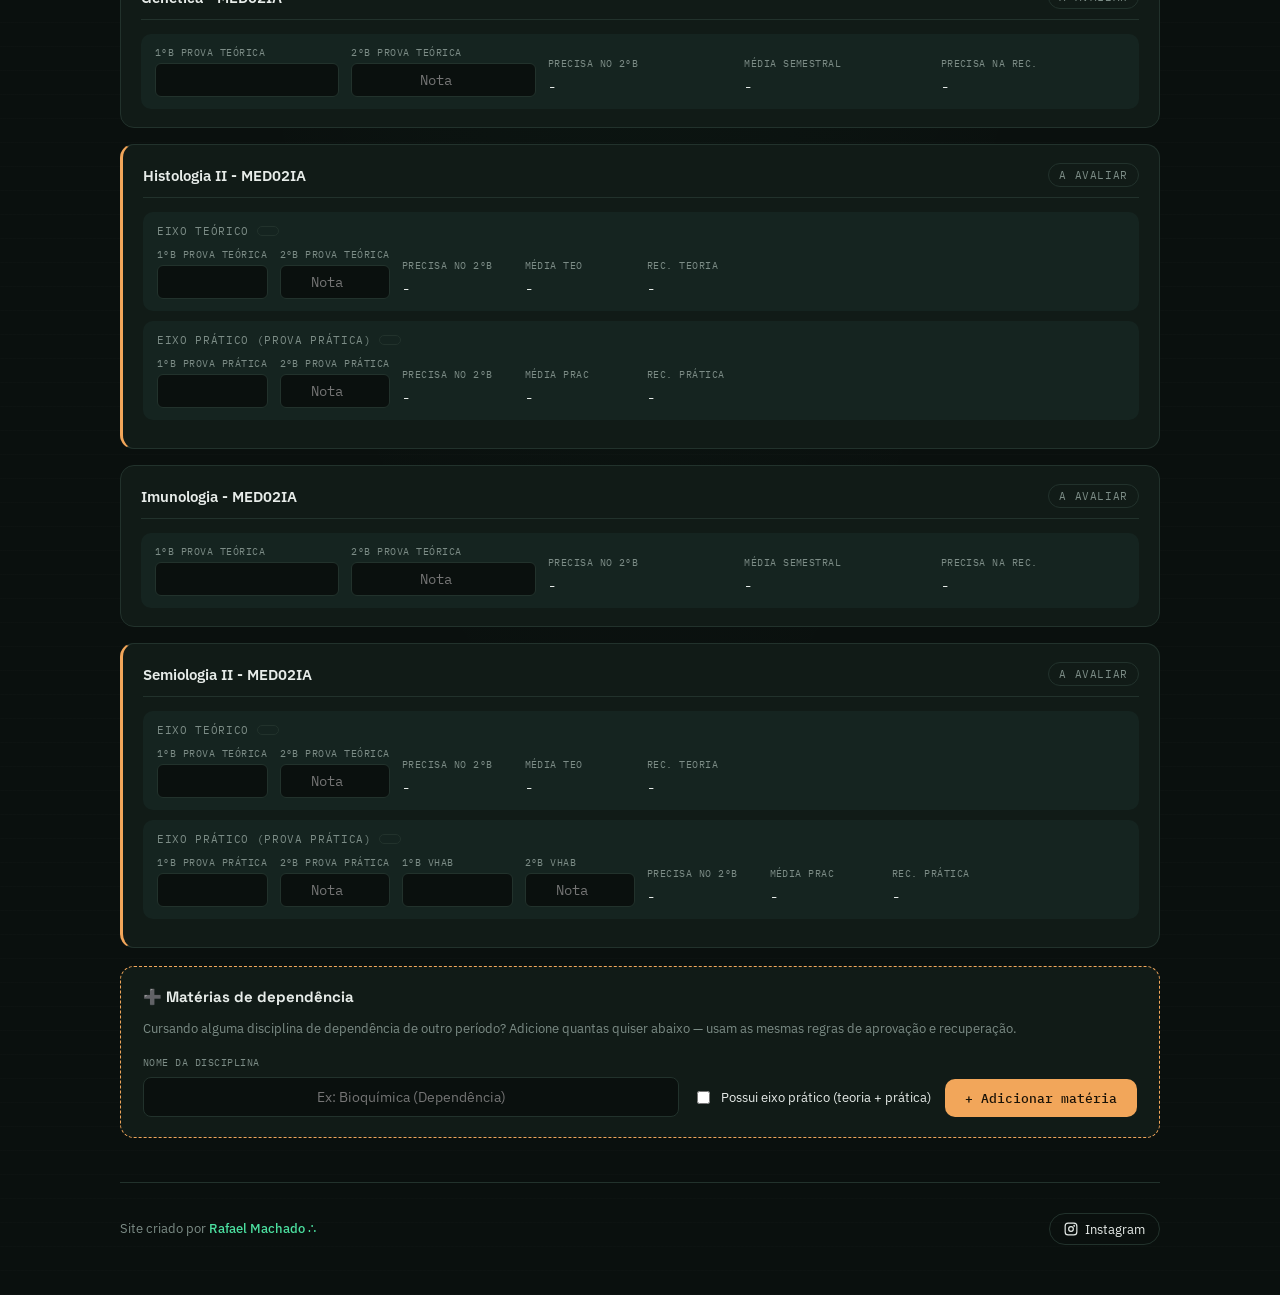
==== commit a67011b6: "Cria página de provas separada com marcação pessoal e calendário pra imprimir - Move o calendário de" ====
--- a/calculadora.html
+++ b/calculadora.html
@@ -16,6 +16,7 @@
   <nav class="site-nav">
     <a href="index.html">Início</a>
     <a href="calculadora.html" class="active">Calculadora</a>
+    <a href="provas.html">Provas</a>
   </nav>
 
   <header>
--- a/style.css
+++ b/style.css
@@ -254,6 +254,42 @@
 .exams-table .exam-fase.bimestre{color:var(--trace); border-color:var(--trace-dim);}
 .exams-table .exam-fase.substitutiva{color:var(--amber); border-color:rgba(242,166,90,.35);}
 .exams-table .exam-fase.final{color:var(--danger); border-color:rgba(224,87,76,.4);}
+.exam-status-select{
+  font-family:'IBM Plex Mono',monospace; font-size:11px; background:var(--panel-2); color:var(--muted);
+  border:1px solid var(--hair); border-radius:8px; padding:6px 8px; cursor:pointer;
+}
+.exam-status-select:focus{outline:none; border-color:var(--trace);}
+.exam-status-select.dependencia{color:var(--amber); border-color:rgba(242,166,90,.4);}
+.exam-status-select.recuperacao{color:var(--danger); border-color:rgba(224,87,76,.4);}
+
+.cal-print-card{
+  background:var(--panel); border:1px solid var(--hair); border-radius:var(--radius);
+  padding:20px 22px; margin-top:24px;
+}
+.cal-print-card h3{font-size:15px; margin-bottom:6px;}
+.cal-print-card p{color:var(--muted); font-size:13px; margin-bottom:16px; line-height:1.6;}
+.cal-print-buttons{display:flex; flex-wrap:wrap; gap:10px;}
+.cal-print-btn{
+  font-family:'IBM Plex Mono',monospace; font-size:12.5px; font-weight:500;
+  background:var(--panel-2); color:var(--trace); border:1px solid var(--trace-dim);
+  padding:11px 18px; border-radius:10px; cursor:pointer;
+}
+.cal-print-btn:hover{border-color:var(--trace);}
+
+.exam-calendar-print{display:none;}
+@media print{
+  .exam-calendar-print{display:block !important;}
+  .cal-month{page-break-after:always;}
+  .cal-month:last-child{page-break-after:auto;}
+  .cal-month h2{font-size:16px; margin-bottom:8px; color:#111827; font-family:'Space Grotesk',sans-serif;}
+  .cal-print-title{font-size:11px; font-weight:800; letter-spacing:1.2px; color:#0a58ca; margin-bottom:2px;}
+  .cal-grid{display:grid; grid-template-columns:repeat(7,1fr); gap:1px; background:#d7dde5; border:1px solid #d7dde5;}
+  .cal-dow{text-align:center; font-weight:700; padding:5px; background:#0a58ca; color:#fff; font-size:9px; text-transform:uppercase; letter-spacing:.3px;}
+  .cal-day{min-height:76px; background:#fff; padding:4px; font-size:8px; color:#111827;}
+  .cal-day.empty{background:#f8fafc;}
+  .cal-daynum{font-weight:700; font-size:10.5px; color:#111827;}
+  .cal-exam{margin-top:3px; padding:2px 3px; background:#eef2ff; border-radius:3px; font-size:7.3px; line-height:1.25; color:#1e3a8a;}
+}
 
 /* ---------- DRIVE MODAL (navegador de pastas embutido) ---------- */
 .drive-modal{display:none; position:fixed; inset:0; background:rgba(4,8,6,.72); z-index:100; align-items:center; justify-content:center; padding:20px;}
@@ -364,7 +400,7 @@
   @page{ size:A4 landscape; margin:16mm; }
   *{ -webkit-print-color-adjust:exact !important; print-color-adjust:exact !important; }
   body{ background:#fff; color:#111827; }
-  header, .site-nav, .now-chip, .ecg-line, #hoje, #semana, .pulse-divider, #materias, #provas, .calc-rules-card, .calc-toolbar, .calc-subjects, .calc-dep-card, footer{
+  header, .site-nav, .now-chip, .ecg-line, #hoje, #semana, .pulse-divider, #materias, #provas, .calc-rules-card, .calc-toolbar, .calc-subjects, .calc-dep-card, .exams-filter, .exams-table-wrap, .cal-print-card, footer{
     display:none !important;
   }
   .wrap{max-width:100%; padding:0;}
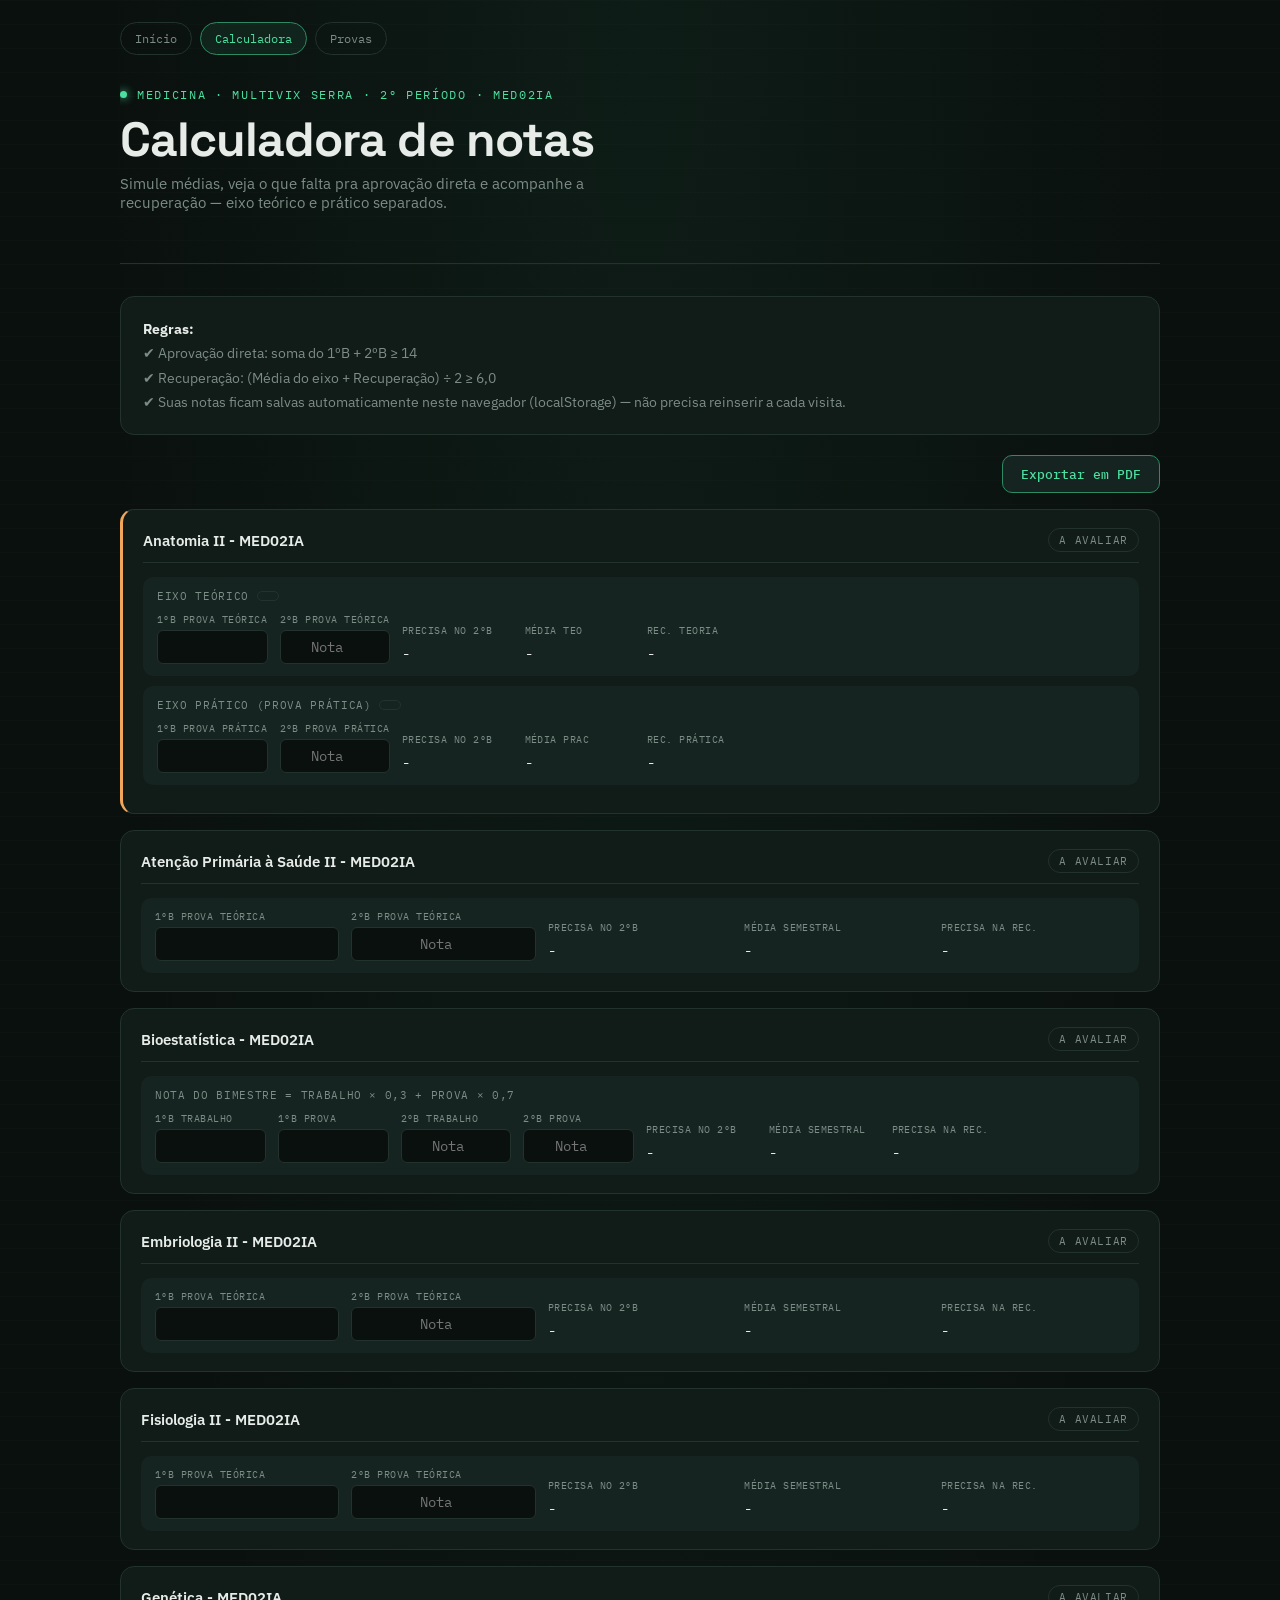
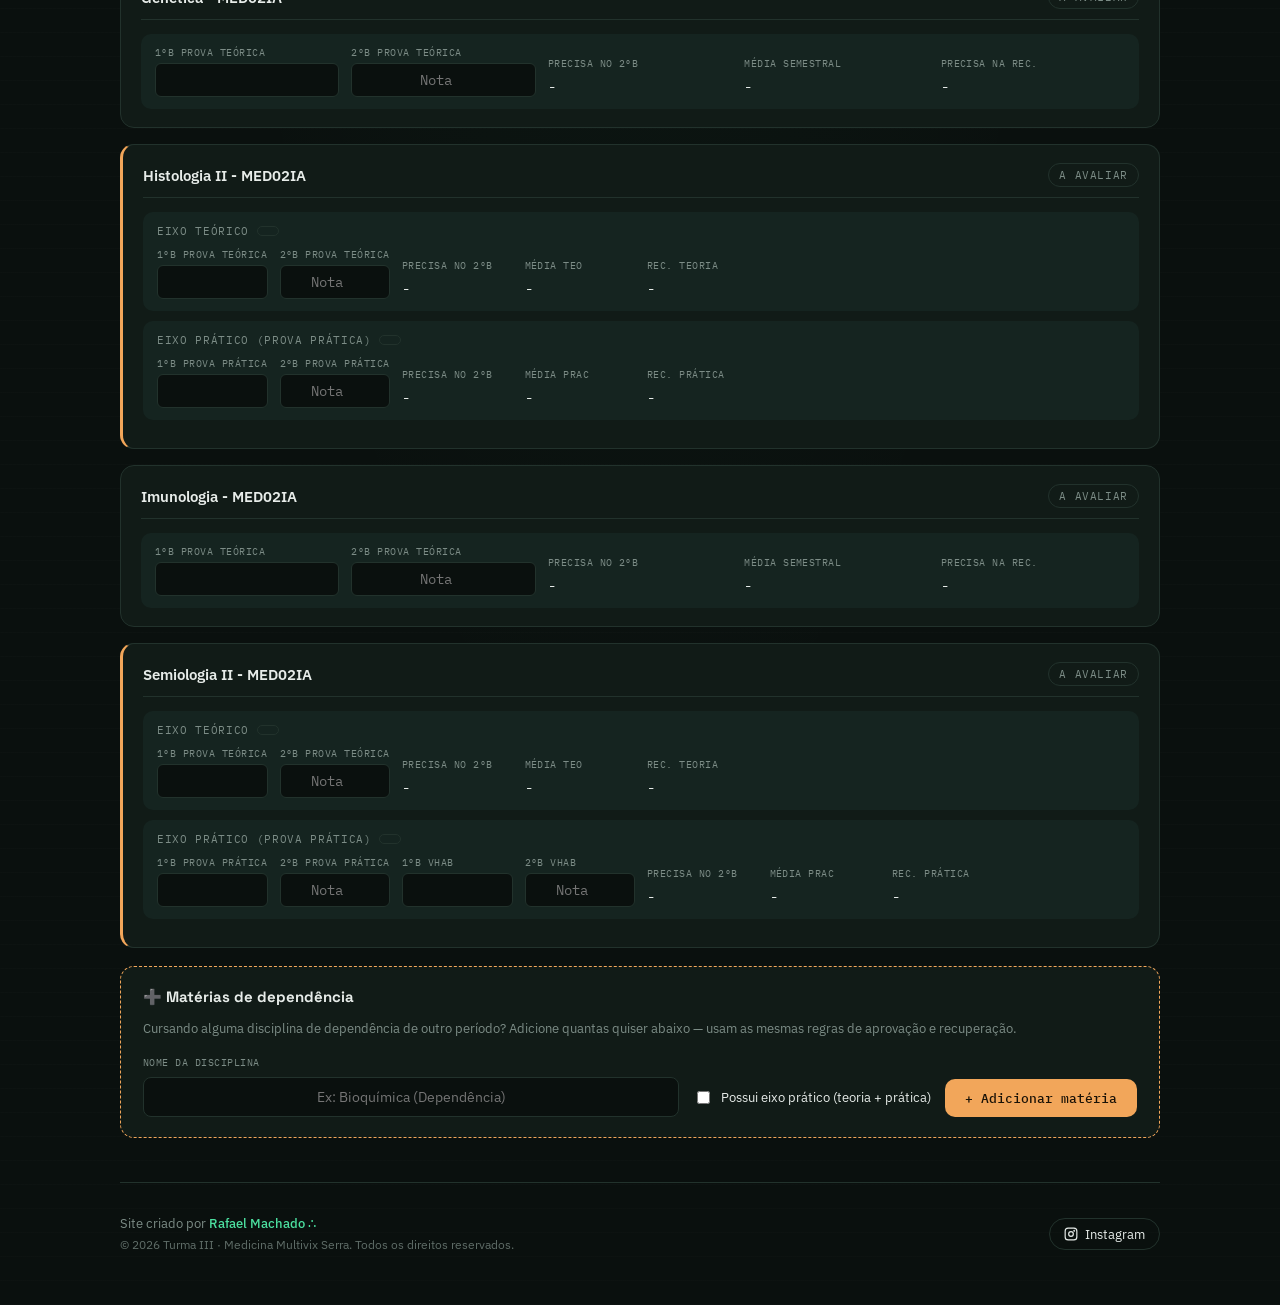
==== commit ff01b4b3: "Remove fundo do favicon e adiciona copyright no rodapé - favicon.svg agora é só o coração com a linh" ====
--- a/calculadora.html
+++ b/calculadora.html
@@ -9,6 +9,13 @@
 <link rel="preconnect" href="https://fonts.gstatic.com" crossorigin>
 <link href="https://fonts.googleapis.com/css2?family=Space+Grotesk:wght@400;500;600;700&family=IBM+Plex+Sans:wght@400;500;600&family=IBM+Plex+Mono:wght@400;500;600&display=swap" rel="stylesheet">
 <link rel="stylesheet" href="style.css">
+<style>
+  @media print{
+    @page{ size:A4 landscape; margin:18mm; }
+    .calc-pdf-report{ padding:4mm; }
+    .calc-pdf-header, .calc-pdf-table tr{ page-break-inside:avoid; }
+  }
+</style>
 </head>
 <body>
 
@@ -91,7 +98,10 @@
   </section>
 
   <footer>
-    <div class="credit">Site criado por <a href="#" id="creditName">Rafael Machado ∴</a></div>
+    <div class="credit">
+      Site criado por <a href="#" id="creditName">Rafael Machado ∴</a>
+      <span class="copyright">© <span id="copyrightYear"></span> Turma III · Medicina Multivix Serra. Todos os direitos reservados.</span>
+    </div>
     <a class="ig" id="igLink" href="#" target="_blank" rel="noopener">
       <svg width="14" height="14" viewBox="0 0 24 24" fill="none" stroke="currentColor" stroke-width="2"><rect x="2" y="2" width="20" height="20" rx="5"/><circle cx="12" cy="12" r="4"/><circle cx="17.5" cy="6.5" r="0.6" fill="currentColor"/></svg>
       Instagram
@@ -104,6 +114,7 @@
 <script>
 document.getElementById("igLink").href = IG_URL;
 document.getElementById("creditName").href = IG_URL;
+document.getElementById("copyrightYear").textContent = new Date().getFullYear();
 </script>
 </body>
 </html>
--- a/style.css
+++ b/style.css
@@ -254,13 +254,11 @@
 .exams-table .exam-fase.bimestre{color:var(--trace); border-color:var(--trace-dim);}
 .exams-table .exam-fase.substitutiva{color:var(--amber); border-color:rgba(242,166,90,.35);}
 .exams-table .exam-fase.final{color:var(--danger); border-color:rgba(224,87,76,.4);}
-.exam-status-select{
-  font-family:'IBM Plex Mono',monospace; font-size:11px; background:var(--panel-2); color:var(--muted);
-  border:1px solid var(--hair); border-radius:8px; padding:6px 8px; cursor:pointer;
-}
-.exam-status-select:focus{outline:none; border-color:var(--trace);}
-.exam-status-select.dependencia{color:var(--amber); border-color:rgba(242,166,90,.4);}
-.exam-status-select.recuperacao{color:var(--danger); border-color:rgba(224,87,76,.4);}
+.exam-status-checkbox{
+  display:flex; align-items:center; gap:7px; font-family:'IBM Plex Mono',monospace; font-size:11.5px;
+  color:var(--muted); cursor:pointer; white-space:nowrap;
+}
+.exam-status-checkbox input{width:14px; height:14px; accent-color:var(--trace); cursor:pointer;}
 
 .cal-print-card{
   background:var(--panel); border:1px solid var(--hair); border-radius:var(--radius);
@@ -375,6 +373,15 @@
 .calc-final-score{margin-top:10px; font-size:12px; color:var(--muted); text-align:right;}
 .calc-final-score strong{color:var(--paper);}
 
+.calc-final-note{
+  margin-top:12px; padding:10px 14px; border-radius:10px; font-size:12.5px; line-height:1.6;
+  border:1px solid var(--hair);
+}
+.calc-final-note a{color:inherit; text-decoration:underline;}
+.calc-final-note.ok{color:var(--trace); border-color:var(--trace-dim); background:rgba(76,224,160,0.08);}
+.calc-final-note.warn{color:var(--amber); border-color:rgba(242,166,90,.35); background:rgba(242,166,90,0.08);}
+.calc-final-note.bad{color:var(--danger); border-color:rgba(224,87,76,.4); background:rgba(224,87,76,0.08);}
+
 .calc-dep-card{background:var(--panel); border:1px dashed var(--amber); border-radius:var(--radius); padding:20px 22px; margin-top:18px;}
 .calc-dep-card h3{font-size:15px; margin-bottom:6px;}
 .calc-dep-card > p{color:var(--muted); font-size:13px; margin-bottom:16px; line-height:1.6;}
@@ -451,9 +458,10 @@
   padding:30px 0 50px;
   display:flex; align-items:center; justify-content:space-between; gap:16px; flex-wrap:wrap;
 }
-footer .credit{font-size:13px; color:var(--muted);}
+footer .credit{font-size:13px; color:var(--muted); line-height:1.7;}
 footer .credit a{color:var(--trace); text-decoration:none; font-weight:500;}
 footer .credit a:hover{text-decoration:underline;}
+footer .copyright{display:block; font-size:11.5px; color:var(--muted); opacity:.75;}
 footer .ig{
   display:inline-flex; align-items:center; gap:7px;
   border:1px solid var(--hair); border-radius:999px; padding:7px 14px;
